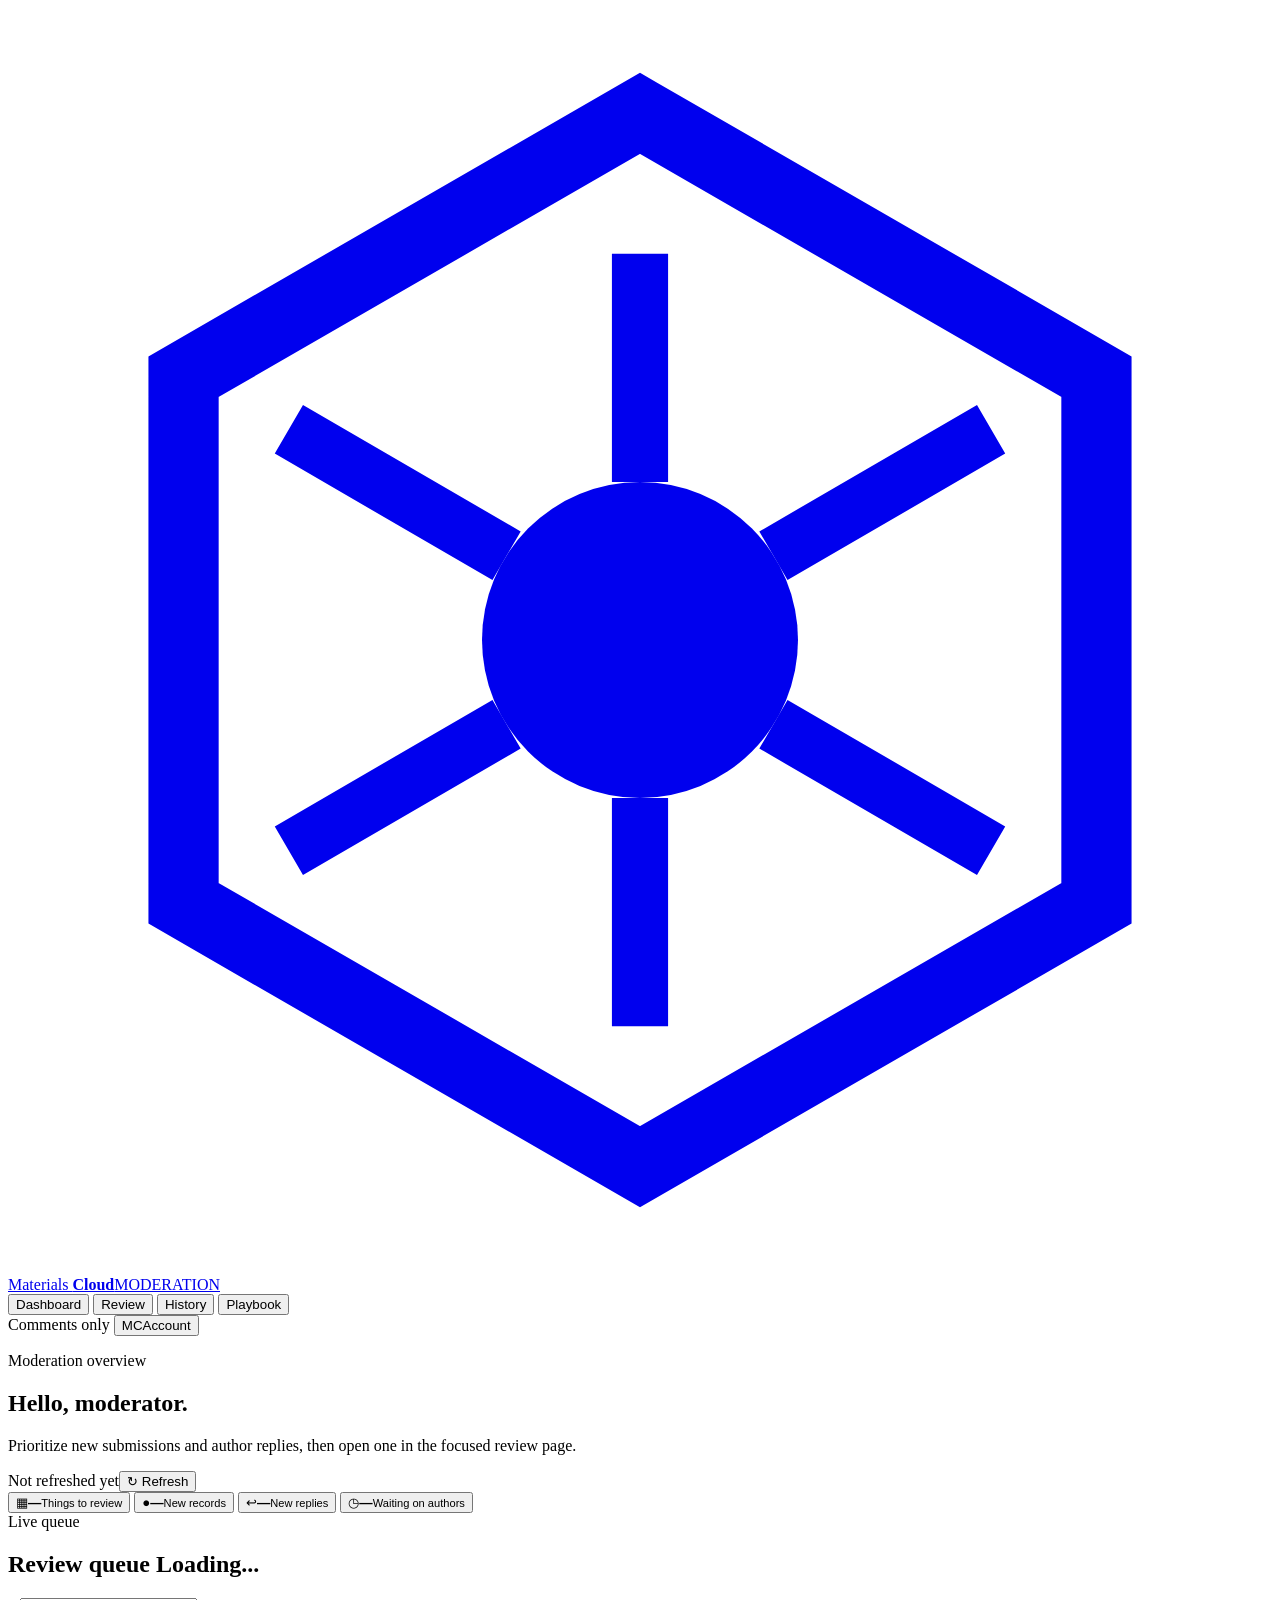
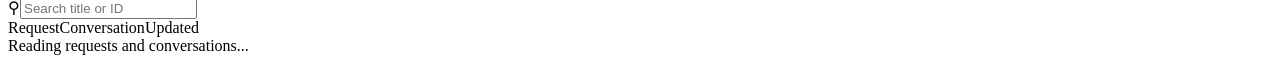
==== app/index.html @ d15f76fe "Materials MHA: moderation helper for the Materials Cloud Archive" ====
<!doctype html>
<html lang="en">
<head>
  <meta charset="utf-8">
  <meta name="viewport" content="width=device-width, initial-scale=1">
  <meta name="color-scheme" content="light">
  <title>Materials Cloud Moderation Desk</title>
  <link rel="icon" href="/favicon.svg" type="image/svg+xml">
  <link rel="stylesheet" href="/app.css">
  <script src="/app.js" defer></script>
</head>
<body>
  <header class="topbar">
    <a class="brand" href="/" aria-label="Materials Cloud moderation dashboard">
      <svg class="brand-mark" viewBox="0 0 36 36" aria-hidden="true"><path d="M18 3 31 10.5v15L18 33 5 25.5v-15Z" fill="none" stroke="currentColor" stroke-width="2"/><circle cx="18" cy="18" r="4.5" fill="currentColor"/><path d="m8 12 6.2 3.6M28 12l-6.2 3.6M18 7v6.5M8 24l6.2-3.6M28 24l-6.2-3.6M18 29v-6.5" stroke="currentColor" stroke-width="1.6"/></svg>
      <span>Materials <b>Cloud</b></span><span class="desk-label">MODERATION</span>
    </a>
    <nav class="primary-nav" aria-label="Workspace">
      <button class="nav-item active" data-view="dashboard" aria-current="page">Dashboard</button>
      <button class="nav-item" data-view="review">Review</button>
      <button class="nav-item" data-view="history">History</button>
      <button class="nav-item" data-view="playbook">Playbook</button>
    </nav>
    <div class="top-actions">
      <span class="safety-pill"><span class="status-dot"></span><span id="mode-label">Comments only</span></span>
      <button id="account-toggle" class="avatar-button" aria-label="Open workspace settings" title="Workspace settings" aria-expanded="false" aria-controls="account-panel"><span id="avatar">MC</span><span id="account-name">Account</span></button>
    </div>
  </header>

  <div id="mock-banner" class="mock-banner" hidden>LOCAL MOCK DATA &mdash; production is not being used.</div>
  <section id="account-panel" class="account-panel" hidden aria-label="Workspace settings">
    <div class="panel-heading"><div><span class="eyebrow">Archive access</span><h2 id="account-title">Moderator account</h2></div><button id="account-close" class="icon-button" aria-label="Close">&times;</button></div>
    <p>The ignored local token stays in server memory and is never returned to this page or sent to the AI reviewer.</p>
    <div class="security-note"><span aria-hidden="true">&#10003;</span><div><b>Comments-only production access</b><br><span>Record data is read-only. Reply sending needs a preview, typed request ID, explicit acknowledgment, and a fresh timeline check. Accept, decline, edit, and publish remain unavailable.</span></div></div>
    <form id="account-form"><label for="token">Replace token for this browser session</label><div class="token-row"><input id="token" type="password" autocomplete="off" spellcheck="false" placeholder="Paste a personal access token"><button id="save-token" type="submit">Use token</button></div></form>
    <section class="ai-settings" aria-labelledby="ai-settings-title">
      <div class="section-title"><div><span class="eyebrow">AI provider</span><h3 id="ai-settings-title">AI provider</h3></div><span id="ai-settings-badge" class="ai-action neutral">Not configured</span></div>
      <p>Paste an OpenRouter, DeepSeek, or OpenAI-compatible API key to enable the contextual scope and description checks. OpenRouter automatically uses a free model. The key stays only in server memory.</p>
      <form id="ai-settings-form">
        <div class="settings-grid">
          <label for="ai-provider-select">Provider<select id="ai-provider-select" autocomplete="off"><option value="openrouter">OpenRouter &mdash; free models</option><option value="deepseek">DeepSeek</option><option value="openai">OpenAI</option><option value="custom">Other OpenAI-compatible</option></select></label>
          <label for="ai-api-key">API key<input id="ai-api-key" type="password" autocomplete="off" spellcheck="false" placeholder="Paste your API key"></label>
          <label for="ai-model">Model<input id="ai-model" autocomplete="off" spellcheck="false" placeholder="Auto"></label>
          <label class="full-field" for="ai-endpoint" id="ai-endpoint-field" hidden>API base URL<input id="ai-endpoint" type="url" inputmode="url" autocomplete="off" spellcheck="false" placeholder="https://your-host/v1"></label>
        </div>
        <div class="settings-actions"><button id="save-ai-settings" type="submit">Save AI connection</button><button id="clear-ai-settings" class="text-button" type="button" hidden>Forget API settings</button></div>
        <p id="ai-settings-status" class="helper" role="status">Not configured.</p>
      </form>
    </section>
    <div class="account-footer"><span id="account-status" role="status">Checking access...</span><button id="disconnect" class="text-button" type="button" hidden>Forget session token</button></div>
  </section>

  <main>
    <div id="notice" class="notice" role="alert" hidden></div>

    <section id="dashboard-view" class="view">
      <div class="page-intro compact-intro">
        <div><p class="eyebrow">Moderation overview</p><h1>Hello, <span id="hello-name">moderator</span>.</h1><p>Prioritize new submissions and author replies, then open one in the focused review page.</p></div>
        <div class="intro-actions"><span id="refreshed-at">Not refreshed yet</span><button id="refresh" class="secondary-button"><span aria-hidden="true">&#8635;</span> Refresh</button></div>
      </div>
      <section class="stats-grid" aria-label="Queue summary">
        <button class="stat-card selected" data-filter="all"><span class="stat-icon blue">&#9638;</span><span><b id="stat-open">&mdash;</b><small>Things to review</small></span></button>
        <button class="stat-card" data-filter="new"><span class="stat-icon red">&#9679;</span><span><b id="stat-new">&mdash;</b><small>New records</small></span></button>
        <button class="stat-card" data-filter="replied"><span class="stat-icon green">&#8617;</span><span><b id="stat-replies">&mdash;</b><small>New replies</small></span></button>
        <button class="stat-card" data-filter="waiting"><span class="stat-icon amber">&#9719;</span><span><b id="stat-waiting">&mdash;</b><small>Waiting on authors</small></span></button>
      </section>
      <section class="queue-card" aria-label="Submission queue">
        <div class="queue-heading"><div><span class="eyebrow">Live queue</span><h2>Review queue <span id="queue-count">Loading...</span></h2></div><label class="search-box"><span aria-hidden="true">&#9906;</span><input id="queue-search" type="search" placeholder="Search title or ID" aria-label="Search queue"></label></div>
        <div class="queue-columns" aria-hidden="true"><span>Request</span><span>Conversation</span><span>Updated</span><span></span></div>
        <div id="queue-loading" class="queue-loading"><span class="spinner"></span>Reading requests and conversations...</div>
        <div id="queue-empty" class="queue-empty" hidden><b>No matching requests</b><span>Try another filter or refresh the queue.</span></div>
        <div id="queue-list" class="queue-list"></div>
      </section>
    </section>

    <section id="review-view" class="view" hidden>
      <div class="review-toolbar"><button id="back-dashboard" class="text-button">&larr; Dashboard</button><div><span class="eyebrow">Focused workspace</span><b id="review-toolbar-title">Submission review</b></div><span class="advisory-pill">AI suggests &middot; you decide</span></div>
      <article class="detail-panel" aria-live="polite">
        <div id="detail-empty" class="detail-empty"><div class="empty-illustration">&#10003;</div><h2>No submission selected</h2><p>Choose a record from the Dashboard queue or History to open its review workspace.</p><button id="empty-dashboard" class="secondary-button">Go to Dashboard</button></div>
        <div id="detail-loading" class="detail-empty" hidden><span class="spinner large"></span><h2>Opening submission</h2><p>Reading the latest draft metadata, files, and conversation...</p></div>
        <div id="detail" hidden>
          <header class="record-header">
            <div class="record-topline"><div class="badge-row"><span id="record-bucket" class="badge"></span><span id="record-status" class="badge neutral"></span><code id="record-id"></code></div><a id="archive-link" class="external-link" target="_blank" rel="noopener noreferrer">Open in Archive &nearr;</a></div>
            <h1 id="record-title"></h1><div id="record-authors" class="record-authors"></div>
            <div class="recommendation"><span id="recommendation-icon"></span><div><b id="recommendation-title"></b><p id="recommendation-copy"></p></div></div>
          </header>
          <div class="detail-tabs" role="tablist" aria-label="Submission details">
            <button role="tab" class="detail-tab active" data-detail-tab="review" aria-selected="true">Review <span id="finding-count" class="tab-count">0</span></button>
            <button role="tab" class="detail-tab" data-detail-tab="record" aria-selected="false">Record</button>
            <button role="tab" class="detail-tab" data-detail-tab="conversation" aria-selected="false">Conversation <span id="comment-count" class="tab-count">0</span></button>
            <button role="tab" class="detail-tab" data-detail-tab="reply" aria-selected="false">Reply</button>
          </div>

          <section id="review-tab" class="tab-panel">
            <div class="review-layout">
              <div class="review-main">
                <section id="ai-card" class="ai-card">
                  <div class="section-title"><div><span class="eyebrow">AI advisory</span><h2>Suggested final action</h2></div><span id="ai-action" class="ai-action neutral">Waiting</span></div>
                  <p class="ai-disclosure">Runs automatically for new records and author replies. It receives only title, description, keywords, references, funders, filenames, and rule findings &mdash; never your Archive token or the conversation. Provider: <b id="ai-provider">not configured</b>.</p>
                  <div id="ai-loading" class="ai-loading" hidden><span class="spinner"></span><span>Reviewing scope and description. This can take up to a minute...</span></div>
                  <div id="ai-error" class="ai-error" hidden><span id="ai-error-copy"></span><button id="retry-ai" class="text-button">Try AI review</button></div>
                  <div id="ai-result" hidden>
                    <div class="ai-grid"><div><span>Scope</span><b id="ai-scope"></b><p id="ai-scope-reason"></p></div><div><span>Description</span><b id="ai-description"></b><p id="ai-description-reason"></p></div></div>
                    <p id="ai-note" class="ai-note"></p>
                    <div id="ai-replies" class="ai-replies" hidden><div><b>Suggested canned lines</b><p>Review the wording before adding it to your editable draft.</p></div><div id="ai-reply-lines"></div><button id="add-ai-replies" class="secondary-button">Add to reply draft</button></div>
                  </div>
                </section>

                <section class="findings-card"><div class="section-title"><div><span class="eyebrow">Rule-based checks</span><h2>Review findings</h2></div><span id="verdict-badge" class="verdict-badge"></span></div><p class="helper">Verify every finding against the record. Automated checks do not decide scientific quality.</p><ul id="findings" class="findings"></ul><div id="manual-checks" class="manual-checks"></div></section>
              </div>
              <aside class="human-card"><span class="eyebrow">Your final checks</span><h2>Human review</h2><div id="human-checks"><label><input type="checkbox" name="scope">Computational scope and funding</label><label><input type="checkbox" name="description">Description explains work and data</label><label><input type="checkbox" name="files">README and file contents inspected</label><label><input type="checkbox" name="findings">Findings and exceptions resolved</label></div><p id="gate-note" class="helper">Complete all four checks before preparing approval.</p></aside>
            </div>
          </section>

          <section id="record-tab" class="tab-panel" hidden><div class="record-grid"><section><h2>Description</h2><p id="description" class="long-copy"></p><h2>Keywords</h2><div id="keywords" class="chips"></div><h2>References</h2><ul id="references" class="references"></ul><h2>Funding</h2><p id="funding"></p></section><section><div class="section-title"><h2>Files</h2><span id="file-summary" class="helper"></span></div><p class="helper">Metadata only. File contents are not downloaded.</p><div class="table-scroll"><table><thead><tr><th>File</th><th>Size</th></tr></thead><tbody id="files"></tbody></table></div></section></div></section>

          <section id="conversation-tab" class="tab-panel" hidden><div class="section-title"><div><span class="eyebrow">Request timeline</span><h2>Conversation</h2></div><a id="conversation-link" class="external-link" target="_blank" rel="noopener noreferrer">View full thread &nearr;</a></div><div id="conversation" class="conversation"></div></section>

          <section id="reply-tab" class="tab-panel" hidden>
            <div class="reply-heading"><div><span class="eyebrow">Francesca-calibrated structure</span><h2>Reply draft</h2><p class="helper">Edit freely. Sending always opens a production preview and requires the request ID.</p></div><span id="reply-state" class="not-sent">NOT SENT</span></div>
            <textarea id="reply" rows="14" maxlength="20000" spellcheck="true" aria-label="Reply draft"></textarea>
            <div class="reply-meta"><span id="reply-count">0 characters</span><span>Plain text is safely converted to Archive HTML.</span></div>
            <div class="reply-actions"><button id="copy-reply" class="secondary-button">Copy reply</button><span id="copy-status" role="status"></span><a id="reply-thread-link" class="text-button link-button" target="_blank" rel="noopener noreferrer">Open conversation &nearr;</a><button id="send-reply" disabled>Preview and send reply</button></div>
          </section>

          <footer class="decision-bar"><div><b id="decision-title">Review required</b><span id="decision-copy">AI and rules only suggest; you make the decision.</span></div><div><a id="edit-record" class="secondary-button button-link" target="_blank" rel="noopener noreferrer">Edit in Archive &nearr;</a><button id="prepare" disabled>Prepare approval</button></div></footer>
        </div>
      </article>
    </section>

    <section id="history-view" class="view" hidden><div class="page-intro"><div><p class="eyebrow">Decision archive</p><h1>Moderation history</h1><p>Use past outcomes as precedents. Records and decisions remain read-only here.</p></div></div><div class="history-card"><div class="history-toolbar"><div class="segmented"><button class="active" data-history-status="accepted">Accepted</button><button data-history-status="declined">Declined</button><button data-history-status="submitted">Open</button></div><span id="history-total"></span></div><div id="history-loading" class="queue-loading" hidden><span class="spinner"></span>Loading history...</div><div id="history-list" class="history-list"></div><div class="pagination"><button id="history-prev" class="secondary-button">&larr; Previous</button><span id="history-page">Page 1</span><button id="history-next" class="secondary-button">Next &rarr;</button></div></div></section>

    <section id="playbook-view" class="view" hidden><div class="page-intro"><div><p class="eyebrow">Living moderation guide</p><h1>Francesca's playbook</h1><p>Generalized from prior decisions and replies; private conversation text is not stored in the repository.</p></div></div><div class="playbook-grid"><section class="playbook-card source-card"><span class="eyebrow">Calibration</span><h2 id="playbook-source">Historical precedent</h2><div class="calibration-stats"><div><b id="sample-requests">&mdash;</b><span>requests sampled</span></div><div><b id="sample-comments">&mdash;</b><span>moderator replies</span></div><div><b id="sample-decisions">&mdash;</b><span>accepted decisions checked</span></div><div><b id="sample-date">&mdash;</b><span>last calibrated</span></div></div><p id="playbook-attribution" class="helper"></p><h3 class="calibration-heading">Corrections learned from accepted records</h3><ul id="schema-corrections" class="principles compact"></ul></section><section class="playbook-card"><span class="eyebrow">Reply principles</span><h2>How to communicate</h2><ol id="principles" class="principles"></ol></section><section class="playbook-card template-card"><span class="eyebrow">Default structure</span><h2>Change request template</h2><pre id="reply-template"></pre></section><section class="playbook-card guardrail-card"><span class="eyebrow">Guardrails</span><h2>What remains human</h2><ul><li>Scientific scope and ambiguous descriptions</li><li>File-content and copyright inspection</li><li>Funding exceptions and escalations</li><li>Every edit, decline, and publication decision</li><li>The final review and send of every reply</li></ul></section></div></section>
  </main>

  <dialog id="reply-dialog" aria-labelledby="reply-dialog-title">
    <button id="reply-dialog-close" class="dialog-close icon-button" aria-label="Close">&times;</button>
    <p class="eyebrow danger-text">External production action</p><h2 id="reply-dialog-title">Preview reply before sending</h2>
    <p>This will add a comment to the submitter's Archive conversation. It will not accept, decline, edit, or publish the record.</p>
    <p id="reply-preview-title" class="reply-preview-title"></p>
    <div class="target-line"><span>Target request</span><code id="reply-preview-target"></code></div>
    <pre id="reply-preview" class="reply-preview"></pre>
    <label for="reply-confirmation">Type the request ID exactly to confirm this target</label><input id="reply-confirmation" autocomplete="off" spellcheck="false">
    <label class="acknowledge"><input id="reply-ack" type="checkbox">I reviewed the complete message and understand it will be sent to the submitter.</label>
    <button id="reply-trigger" class="danger-button" disabled>Send reply now</button><p id="reply-send-status" role="status"></p>
  </dialog>

  <dialog id="handoff-dialog" aria-labelledby="handoff-title">
    <button id="handoff-close" class="dialog-close icon-button" aria-label="Close">&times;</button><p class="eyebrow">Final read-only checkpoint</p><h2 id="handoff-title">Prepare approval in the Archive</h2><p id="handoff-record-title"></p><p>The app will re-read the draft and verify that nothing changed. It will not publish the record.</p><label for="confirmation">Type this request ID to confirm the target</label><code id="confirmation-target"></code><input id="confirmation" autocomplete="off" spellcheck="false"><button id="trigger" disabled>Run final safety check</button><p id="handoff-status" role="status"></p><a id="final-link" class="button-link primary-link" target="_blank" rel="noopener noreferrer" hidden>Open Archive to approve &nearr;</a>
  </dialog>
</body>
</html>
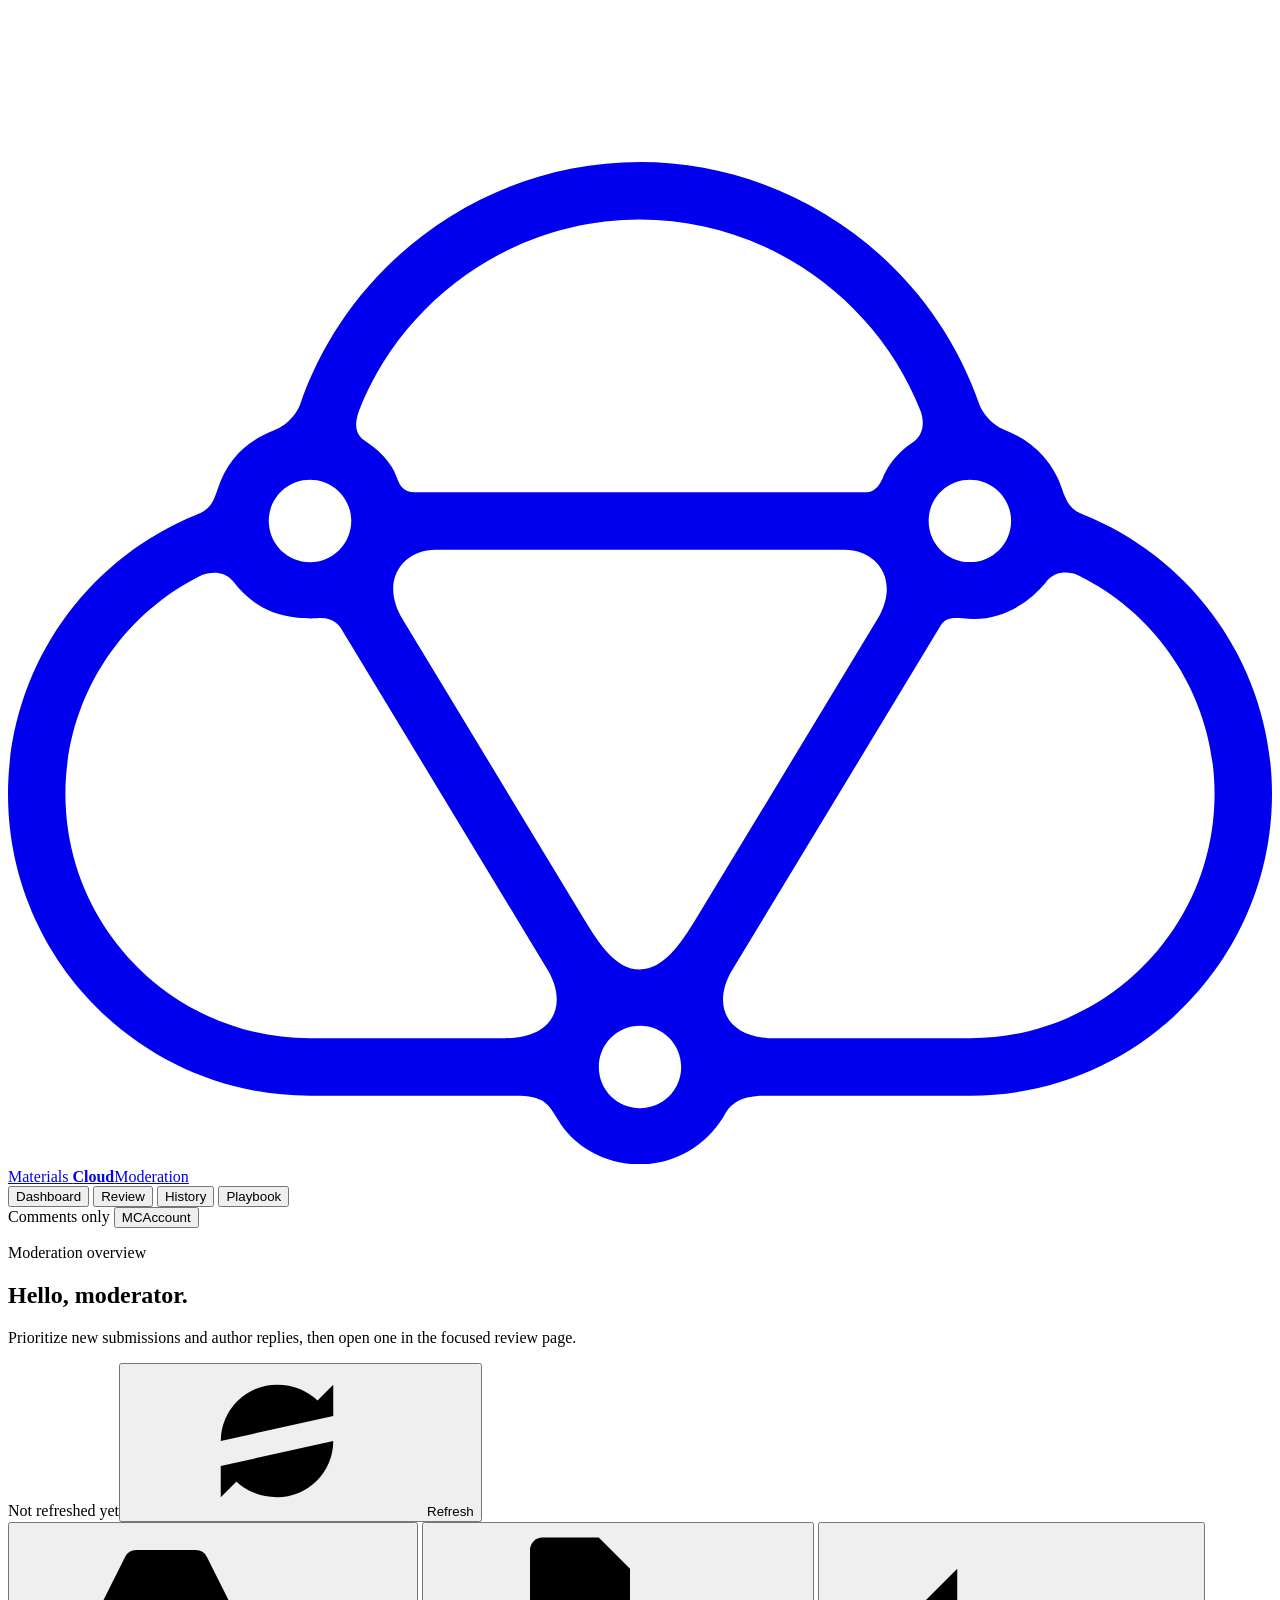
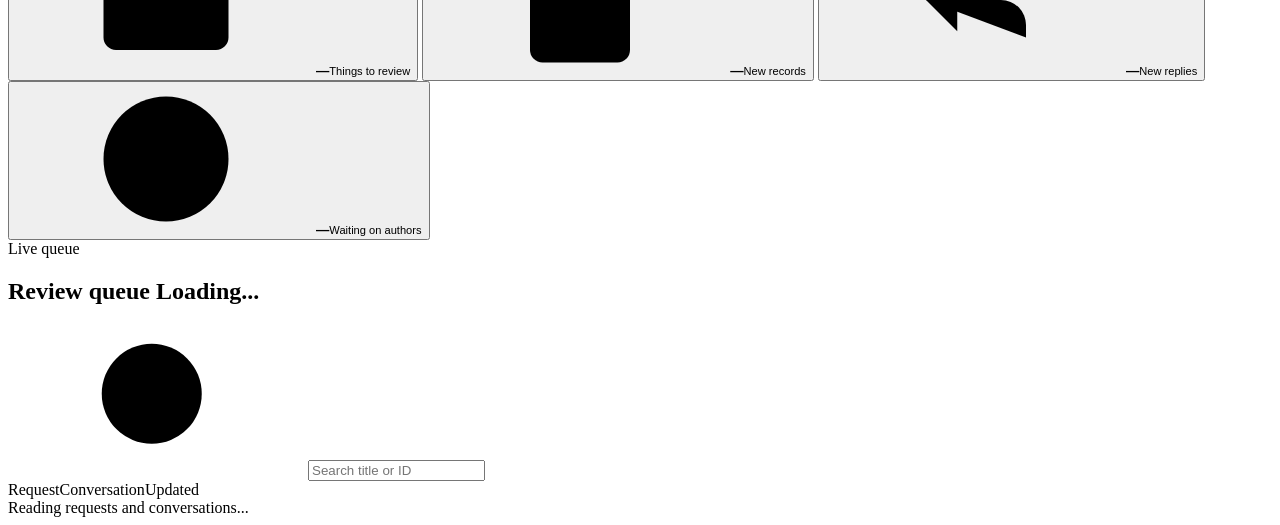
==== commit 0f11757e: "Give the AI review the request conversation with injection guards - Project the last messages with s" ====
--- a/app/index.html
+++ b/app/index.html
@@ -10,10 +10,30 @@
   <script src="/app.js" defer></script>
 </head>
 <body>
+  <svg hidden aria-hidden="true" xmlns="http://www.w3.org/2000/svg">
+    <!-- Icons from Lucide (ISC), stroked with currentColor. -->
+    <symbol id="i-inbox" viewBox="0 0 24 24"><path d="M22 12h-6l-2 3h-4l-2-3H2"/><path d="M5.45 5.11 2 12v6a2 2 0 0 0 2 2h16a2 2 0 0 0 2-2v-6l-3.45-6.89A2 2 0 0 0 16.76 4H7.24a2 2 0 0 0-1.79 1.11z"/></symbol>
+    <symbol id="i-file-plus" viewBox="0 0 24 24"><path d="M15 2H6a2 2 0 0 0-2 2v16a2 2 0 0 0 2 2h12a2 2 0 0 0 2-2V7z"/><path d="M14 2v4a2 2 0 0 0 2 2h4"/><path d="M9 15h6"/><path d="M12 18v-6"/></symbol>
+    <symbol id="i-reply" viewBox="0 0 24 24"><path d="m9 17-5-5 5-5"/><path d="M20 18v-2a4 4 0 0 0-4-4H4"/></symbol>
+    <symbol id="i-clock" viewBox="0 0 24 24"><circle cx="12" cy="12" r="10"/><path d="M12 6v6l4 2"/></symbol>
+    <symbol id="i-search" viewBox="0 0 24 24"><circle cx="11" cy="11" r="8"/><path d="m21 21-4.3-4.3"/></symbol>
+    <symbol id="i-refresh" viewBox="0 0 24 24"><path d="M3 12a9 9 0 0 1 9-9 9.75 9.75 0 0 1 6.74 2.74L21 8"/><path d="M21 3v5h-5"/><path d="M21 12a9 9 0 0 1-9 9 9.75 9.75 0 0 1-6.74-2.74L3 16"/><path d="M8 16H3v5"/></symbol>
+    <symbol id="i-check" viewBox="0 0 24 24"><path d="M20 6 9 17l-5-5"/></symbol>
+    <symbol id="i-x" viewBox="0 0 24 24"><path d="M18 6 6 18"/><path d="m6 6 12 12"/></symbol>
+    <symbol id="i-external" viewBox="0 0 24 24"><path d="M15 3h6v6"/><path d="M10 14 21 3"/><path d="M18 13v6a2 2 0 0 1-2 2H5a2 2 0 0 1-2-2V8a2 2 0 0 1 2-2h6"/></symbol>
+    <symbol id="i-arrow-left" viewBox="0 0 24 24"><path d="m12 19-7-7 7-7"/><path d="M19 12H5"/></symbol>
+    <symbol id="i-arrow-right" viewBox="0 0 24 24"><path d="M5 12h14"/><path d="m12 5 7 7-7 7"/></symbol>
+    <symbol id="i-chevron-right" viewBox="0 0 24 24"><path d="m9 18 6-6-6-6"/></symbol>
+    <symbol id="i-shield-check" viewBox="0 0 24 24"><path d="M20 13c0 5-3.5 7.5-7.66 8.95a1 1 0 0 1-.67-.01C7.5 20.5 4 18 4 13V6a1 1 0 0 1 1-1c2 0 4.5-1.2 6.24-2.72a1.17 1.17 0 0 1 1.52 0C14.51 3.81 17 5 19 5a1 1 0 0 1 1 1z"/><path d="m9 12 2 2 4-4"/></symbol>
+    <symbol id="i-alert-octagon" viewBox="0 0 24 24"><path d="M12 16h.01"/><path d="M12 8v4"/><path d="M15.312 2a2 2 0 0 1 1.414.586l4.688 4.688A2 2 0 0 1 22 8.688v6.624a2 2 0 0 1-.586 1.414l-4.688 4.688a2 2 0 0 1-1.414.586H8.688a2 2 0 0 1-1.414-.586l-4.688-4.688A2 2 0 0 1 2 15.312V8.688a2 2 0 0 1 .586-1.414l4.688-4.688A2 2 0 0 1 8.688 2z"/></symbol>
+    <symbol id="i-alert-circle" viewBox="0 0 24 24"><circle cx="12" cy="12" r="10"/><path d="M12 8v4"/><path d="M12 16h.01"/></symbol>
+    <symbol id="i-help-circle" viewBox="0 0 24 24"><circle cx="12" cy="12" r="10"/><path d="M9.09 9a3 3 0 0 1 5.83 1c0 2-3 3-3 3"/><path d="M12 17h.01"/></symbol>
+    <symbol id="i-check-circle" viewBox="0 0 24 24"><circle cx="12" cy="12" r="10"/><path d="m9 12 2 2 4-4"/></symbol>
+  </svg>
   <header class="topbar">
     <a class="brand" href="/" aria-label="Materials Cloud moderation dashboard">
-      <svg class="brand-mark" viewBox="0 0 36 36" aria-hidden="true"><path d="M18 3 31 10.5v15L18 33 5 25.5v-15Z" fill="none" stroke="currentColor" stroke-width="2"/><circle cx="18" cy="18" r="4.5" fill="currentColor"/><path d="m8 12 6.2 3.6M28 12l-6.2 3.6M18 7v6.5M8 24l6.2-3.6M28 24l-6.2-3.6M18 29v-6.5" stroke="currentColor" stroke-width="1.6"/></svg>
-      <span>Materials <b>Cloud</b></span><span class="desk-label">MODERATION</span>
+      <svg class="brand-mark" viewBox="0 0 116.6 92.472" aria-hidden="true"><path transform="translate(-152.338,-14.264)" fill="currentColor" d="m 241.114,95.092 h -18.64 c -3.88,-0.25 -5.084,-3.02 -3.496,-6.015 l 19.396,-32.048 c 0.37,-0.634 0.938,-0.796 2.026,-0.67 v -0.006 h 0.016 c 3.51,0.478 6.256,-1.585 7.65,-3.303 0.882,-1.23 2.34,-0.948 2.94,-0.698 7.612,3.713 12.634,11.483 12.634,20.213 0,12.42 -10.104,22.525 -22.526,22.525 M 215.848,84.014 c -1.432,2.37 -3.02,4.735 -5.234,4.735 -2.214,0 -3.756,-2.365 -5.188,-4.734 L 188.78,56.51 c -2.286,-3.77 0.13,-6.47 2.97,-6.47 h 37.78 c 2.808,0 5.194,2.637 3.042,6.345 z m -5.208,17.53 c -2.104,0 -3.802,-1.7 -3.802,-3.8 0,-2.1 1.698,-3.803 3.802,-3.803 2.098,0 3.797,1.703 3.797,3.803 0,2.1 -1.7,3.8 -3.797,3.8 M 198.197,95.092 H 180.16 c -12.422,0 -22.526,-10.104 -22.526,-22.525 0,-8.714 5.006,-16.475 12.6,-20.194 0.578,-0.245 1.963,-0.537 2.848,0.546 1.396,1.787 3.016,3.032 5.808,3.37 1.036,0.126 1.938,0.07 1.938,0.07 1.442,-0.168 2.036,0.623 2.276,1.008 l 18.766,31.007 c 2.26,3.39 0.988,6.718 -3.673,6.718 m -18,-51.52 c 2.1,0 3.803,1.703 3.803,3.8 0,2.1 -1.704,3.804 -3.803,3.804 -2.1,0 -3.803,-1.704 -3.803,-3.803 0,-2.1 1.704,-3.802 3.803,-3.802 m 4.51,-6.344 c 4.115,-10.46 14.375,-17.66 25.907,-17.66 11.53,0 21.79,7.2 25.906,17.66 0.71,2.057 -0.646,2.844 -0.646,2.844 -1.953,1.296 -2.598,2.78 -2.808,3.27 h -0.005 c -0.196,0.427 -0.555,1.397 -1.66,1.397 h -41.547 c -1.093,0 -1.38,-0.656 -1.656,-1.386 -0.08,-0.21 -0.54,-1.77 -2.875,-3.32 -0.598,-0.394 -1.23,-1.02 -0.614,-2.806 m 56.358,6.344 c 2.1,0 3.803,1.703 3.803,3.8 0,2.1 -1.704,3.804 -3.804,3.804 -2.098,0 -3.8,-1.704 -3.8,-3.803 0,-2.1 1.702,-3.802 3.8,-3.802 m 10.443,3.208 c -0.026,-0.01 -0.053,-0.027 -0.09,-0.04 -1.035,-0.377 -1.468,-1.18 -1.854,-2.34 -0.87,-2.604 -2.853,-4.5 -5.337,-5.432 -1.34,-0.537 -2.106,-1.808 -2.252,-2.256 l -0.005,0.005 c -4.508,-13.21 -17.113,-22.45 -31.358,-22.45 -14.244,0 -26.853,9.235 -31.36,22.453 v -0.005 c -0.155,0.464 -0.952,1.797 -2.368,2.303 -2.453,0.963 -4.267,2.526 -5.235,5.495 -0.374,1.15 -0.75,1.85 -1.838,2.25 -0.036,0.016 -0.068,0.026 -0.094,0.042 -10.396,4.198 -17.38,14.318 -17.38,25.766 0,15.344 12.48,27.828 27.823,27.828 h 18.928 c 2.734,0 3.093,0.73 4.01,2.27 1.464,2.46 4.375,4.07 7.516,4.07 3.416,0 6.395,-1.918 7.916,-4.735 0.51,-0.803 1.303,-1.604 3.604,-1.604 h 18.98 c 15.343,0 27.823,-12.483 27.823,-27.827 0,-11.47 -7.005,-21.604 -17.428,-25.787"/></svg>
+      <span>Materials <b>Cloud</b></span><span class="desk-label">Moderation</span>
     </a>
     <nav class="primary-nav" aria-label="Workspace">
       <button class="nav-item active" data-view="dashboard" aria-current="page">Dashboard</button>
@@ -29,9 +49,9 @@
 
   <div id="mock-banner" class="mock-banner" hidden>LOCAL MOCK DATA &mdash; production is not being used.</div>
   <section id="account-panel" class="account-panel" hidden aria-label="Workspace settings">
-    <div class="panel-heading"><div><span class="eyebrow">Archive access</span><h2 id="account-title">Moderator account</h2></div><button id="account-close" class="icon-button" aria-label="Close">&times;</button></div>
+    <div class="panel-heading"><div><span class="eyebrow">Archive access</span><h2 id="account-title">Moderator account</h2></div><button id="account-close" class="icon-button" aria-label="Close"><svg class="icon" aria-hidden="true"><use href="#i-x"/></svg></button></div>
     <p>The ignored local token stays in server memory and is never returned to this page or sent to the AI reviewer.</p>
-    <div class="security-note"><span aria-hidden="true">&#10003;</span><div><b>Comments-only production access</b><br><span>Record data is read-only. Reply sending needs a preview, typed request ID, explicit acknowledgment, and a fresh timeline check. Accept, decline, edit, and publish remain unavailable.</span></div></div>
+    <div class="security-note"><span aria-hidden="true"><svg class="icon" aria-hidden="true"><use href="#i-shield-check"/></svg></span><div><b>Comments-only production access</b><br><span>Record data is read-only. Reply sending needs a preview, typed request ID, explicit acknowledgment, and a fresh timeline check. Accept, decline, edit, and publish remain unavailable.</span></div></div>
     <form id="account-form"><label for="token">Replace token for this browser session</label><div class="token-row"><input id="token" type="password" autocomplete="off" spellcheck="false" placeholder="Paste a personal access token"><button id="save-token" type="submit">Use token</button></div></form>
     <section class="ai-settings" aria-labelledby="ai-settings-title">
       <div class="section-title"><div><span class="eyebrow">AI provider</span><h3 id="ai-settings-title">AI provider</h3></div><span id="ai-settings-badge" class="ai-action neutral">Not configured</span></div>
@@ -56,16 +76,16 @@
     <section id="dashboard-view" class="view">
       <div class="page-intro compact-intro">
         <div><p class="eyebrow">Moderation overview</p><h1>Hello, <span id="hello-name">moderator</span>.</h1><p>Prioritize new submissions and author replies, then open one in the focused review page.</p></div>
-        <div class="intro-actions"><span id="refreshed-at">Not refreshed yet</span><button id="refresh" class="secondary-button"><span aria-hidden="true">&#8635;</span> Refresh</button></div>
+        <div class="intro-actions"><span id="refreshed-at">Not refreshed yet</span><button id="refresh" class="secondary-button"><svg class="icon" aria-hidden="true"><use href="#i-refresh"/></svg>Refresh</button></div>
       </div>
       <section class="stats-grid" aria-label="Queue summary">
-        <button class="stat-card selected" data-filter="all"><span class="stat-icon blue">&#9638;</span><span><b id="stat-open">&mdash;</b><small>Things to review</small></span></button>
-        <button class="stat-card" data-filter="new"><span class="stat-icon red">&#9679;</span><span><b id="stat-new">&mdash;</b><small>New records</small></span></button>
-        <button class="stat-card" data-filter="replied"><span class="stat-icon green">&#8617;</span><span><b id="stat-replies">&mdash;</b><small>New replies</small></span></button>
-        <button class="stat-card" data-filter="waiting"><span class="stat-icon amber">&#9719;</span><span><b id="stat-waiting">&mdash;</b><small>Waiting on authors</small></span></button>
+        <button class="stat-card selected" data-filter="all"><span class="stat-icon blue"><svg class="icon" aria-hidden="true"><use href="#i-inbox"/></svg></span><span><b id="stat-open">&mdash;</b><small>Things to review</small></span></button>
+        <button class="stat-card" data-filter="new"><span class="stat-icon red"><svg class="icon" aria-hidden="true"><use href="#i-file-plus"/></svg></span><span><b id="stat-new">&mdash;</b><small>New records</small></span></button>
+        <button class="stat-card" data-filter="replied"><span class="stat-icon green"><svg class="icon" aria-hidden="true"><use href="#i-reply"/></svg></span><span><b id="stat-replies">&mdash;</b><small>New replies</small></span></button>
+        <button class="stat-card" data-filter="waiting"><span class="stat-icon amber"><svg class="icon" aria-hidden="true"><use href="#i-clock"/></svg></span><span><b id="stat-waiting">&mdash;</b><small>Waiting on authors</small></span></button>
       </section>
       <section class="queue-card" aria-label="Submission queue">
-        <div class="queue-heading"><div><span class="eyebrow">Live queue</span><h2>Review queue <span id="queue-count">Loading...</span></h2></div><label class="search-box"><span aria-hidden="true">&#9906;</span><input id="queue-search" type="search" placeholder="Search title or ID" aria-label="Search queue"></label></div>
+        <div class="queue-heading"><div><span class="eyebrow">Live queue</span><h2>Review queue <span id="queue-count">Loading...</span></h2></div><label class="search-box"><svg class="icon" aria-hidden="true"><use href="#i-search"/></svg><input id="queue-search" type="search" placeholder="Search title or ID" aria-label="Search queue"></label></div>
         <div class="queue-columns" aria-hidden="true"><span>Request</span><span>Conversation</span><span>Updated</span><span></span></div>
         <div id="queue-loading" class="queue-loading"><span class="spinner"></span>Reading requests and conversations...</div>
         <div id="queue-empty" class="queue-empty" hidden><b>No matching requests</b><span>Try another filter or refresh the queue.</span></div>
@@ -74,13 +94,13 @@
     </section>
 
     <section id="review-view" class="view" hidden>
-      <div class="review-toolbar"><button id="back-dashboard" class="text-button">&larr; Dashboard</button><div><span class="eyebrow">Focused workspace</span><b id="review-toolbar-title">Submission review</b></div><span class="advisory-pill">AI suggests &middot; you decide</span></div>
+      <div class="review-toolbar"><button id="back-dashboard" class="text-button"><svg class="icon" aria-hidden="true"><use href="#i-arrow-left"/></svg>Dashboard</button><div><span class="eyebrow">Focused workspace</span><b id="review-toolbar-title">Submission review</b></div><span class="advisory-pill">AI suggests &middot; you decide</span></div>
       <article class="detail-panel" aria-live="polite">
-        <div id="detail-empty" class="detail-empty"><div class="empty-illustration">&#10003;</div><h2>No submission selected</h2><p>Choose a record from the Dashboard queue or History to open its review workspace.</p><button id="empty-dashboard" class="secondary-button">Go to Dashboard</button></div>
+        <div id="detail-empty" class="detail-empty"><div class="empty-illustration"><svg class="icon" aria-hidden="true"><use href="#i-check-circle"/></svg></div><h2>No submission selected</h2><p>Choose a record from the Dashboard queue or History to open its review workspace.</p><button id="empty-dashboard" class="secondary-button">Go to Dashboard</button></div>
         <div id="detail-loading" class="detail-empty" hidden><span class="spinner large"></span><h2>Opening submission</h2><p>Reading the latest draft metadata, files, and conversation...</p></div>
         <div id="detail" hidden>
           <header class="record-header">
-            <div class="record-topline"><div class="badge-row"><span id="record-bucket" class="badge"></span><span id="record-status" class="badge neutral"></span><code id="record-id"></code></div><a id="archive-link" class="external-link" target="_blank" rel="noopener noreferrer">Open in Archive &nearr;</a></div>
+            <div class="record-topline"><div class="badge-row"><span id="record-bucket" class="badge"></span><span id="record-status" class="badge neutral"></span><code id="record-id"></code></div><a id="archive-link" class="external-link" target="_blank" rel="noopener noreferrer">Open in Archive<svg class="icon" aria-hidden="true"><use href="#i-external"/></svg></a></div>
             <h1 id="record-title"></h1><div id="record-authors" class="record-authors"></div>
             <div class="recommendation"><span id="recommendation-icon"></span><div><b id="recommendation-title"></b><p id="recommendation-copy"></p></div></div>
           </header>
@@ -96,11 +116,11 @@
               <div class="review-main">
                 <section id="ai-card" class="ai-card">
                   <div class="section-title"><div><span class="eyebrow">AI advisory</span><h2>Suggested final action</h2></div><span id="ai-action" class="ai-action neutral">Waiting</span></div>
-                  <p class="ai-disclosure">Runs automatically for new records and author replies. It receives only title, description, keywords, references, funders, filenames, and rule findings &mdash; never your Archive token or the conversation. Provider: <b id="ai-provider">not configured</b>.</p>
+                  <p class="ai-disclosure">Runs automatically for new records and author replies. It receives title, description, keywords, references, funders, filenames, the README text, the request conversation, and rule findings &mdash; never your Archive token or archive contents. Everything from the submitter is treated as untrusted; the AI can only pick canned wording. Provider: <b id="ai-provider">not configured</b>.</p>
                   <div id="ai-loading" class="ai-loading" hidden><span class="spinner"></span><span>Reviewing scope and description. This can take up to a minute...</span></div>
                   <div id="ai-error" class="ai-error" hidden><span id="ai-error-copy"></span><button id="retry-ai" class="text-button">Try AI review</button></div>
                   <div id="ai-result" hidden>
-                    <div class="ai-grid"><div><span>Scope</span><b id="ai-scope"></b><p id="ai-scope-reason"></p></div><div><span>Description</span><b id="ai-description"></b><p id="ai-description-reason"></p></div></div>
+                    <div class="ai-grid"><div><span>Scope</span><b id="ai-scope"></b><p id="ai-scope-reason"></p></div><div><span>Description</span><b id="ai-description"></b><p id="ai-description-reason"></p></div><div><span>README</span><b id="ai-readme"></b><p id="ai-readme-reason"></p></div></div>
                     <p id="ai-note" class="ai-note"></p>
                     <div id="ai-replies" class="ai-replies" hidden><div><b>Suggested canned lines</b><p>Review the wording before adding it to your editable draft.</p></div><div id="ai-reply-lines"></div><button id="add-ai-replies" class="secondary-button">Add to reply draft</button></div>
                   </div>
@@ -108,33 +128,33 @@
 
                 <section class="findings-card"><div class="section-title"><div><span class="eyebrow">Rule-based checks</span><h2>Review findings</h2></div><span id="verdict-badge" class="verdict-badge"></span></div><p class="helper">Verify every finding against the record. Automated checks do not decide scientific quality.</p><ul id="findings" class="findings"></ul><div id="manual-checks" class="manual-checks"></div></section>
               </div>
-              <aside class="human-card"><span class="eyebrow">Your final checks</span><h2>Human review</h2><div id="human-checks"><label><input type="checkbox" name="scope">Computational scope and funding</label><label><input type="checkbox" name="description">Description explains work and data</label><label><input type="checkbox" name="files">README and file contents inspected</label><label><input type="checkbox" name="findings">Findings and exceptions resolved</label></div><p id="gate-note" class="helper">Complete all four checks before preparing approval.</p></aside>
+              <aside class="human-card"><span class="eyebrow">Final checks</span><h2>AI-ticked review</h2><div id="human-checks"><label><input type="checkbox" name="scope"><span>Computational scope and funding</span></label><label><input type="checkbox" name="description"><span>Description explains work and data</span></label><label><input type="checkbox" name="files"><span>README describes the deposited files</span></label><label><input type="checkbox" name="findings"><span>Findings and exceptions resolved</span></label></div><p id="gate-note" class="helper">The AI review ticks these checks; untick any you disagree with.</p></aside>
             </div>
           </section>
 
           <section id="record-tab" class="tab-panel" hidden><div class="record-grid"><section><h2>Description</h2><p id="description" class="long-copy"></p><h2>Keywords</h2><div id="keywords" class="chips"></div><h2>References</h2><ul id="references" class="references"></ul><h2>Funding</h2><p id="funding"></p></section><section><div class="section-title"><h2>Files</h2><span id="file-summary" class="helper"></span></div><p class="helper">Metadata only. File contents are not downloaded.</p><div class="table-scroll"><table><thead><tr><th>File</th><th>Size</th></tr></thead><tbody id="files"></tbody></table></div></section></div></section>
 
-          <section id="conversation-tab" class="tab-panel" hidden><div class="section-title"><div><span class="eyebrow">Request timeline</span><h2>Conversation</h2></div><a id="conversation-link" class="external-link" target="_blank" rel="noopener noreferrer">View full thread &nearr;</a></div><div id="conversation" class="conversation"></div></section>
+          <section id="conversation-tab" class="tab-panel" hidden><div class="section-title"><div><span class="eyebrow">Request timeline</span><h2>Conversation</h2></div><a id="conversation-link" class="external-link" target="_blank" rel="noopener noreferrer">View full thread<svg class="icon" aria-hidden="true"><use href="#i-external"/></svg></a></div><div id="conversation" class="conversation"></div></section>
 
           <section id="reply-tab" class="tab-panel" hidden>
             <div class="reply-heading"><div><span class="eyebrow">Francesca-calibrated structure</span><h2>Reply draft</h2><p class="helper">Edit freely. Sending always opens a production preview and requires the request ID.</p></div><span id="reply-state" class="not-sent">NOT SENT</span></div>
             <textarea id="reply" rows="14" maxlength="20000" spellcheck="true" aria-label="Reply draft"></textarea>
             <div class="reply-meta"><span id="reply-count">0 characters</span><span>Plain text is safely converted to Archive HTML.</span></div>
-            <div class="reply-actions"><button id="copy-reply" class="secondary-button">Copy reply</button><span id="copy-status" role="status"></span><a id="reply-thread-link" class="text-button link-button" target="_blank" rel="noopener noreferrer">Open conversation &nearr;</a><button id="send-reply" disabled>Preview and send reply</button></div>
+            <div class="reply-actions"><button id="copy-reply" class="secondary-button">Copy reply</button><span id="copy-status" role="status"></span><a id="reply-thread-link" class="text-button link-button" target="_blank" rel="noopener noreferrer">Open conversation<svg class="icon" aria-hidden="true"><use href="#i-external"/></svg></a><button id="send-reply" disabled>Preview and send reply</button></div>
           </section>
 
-          <footer class="decision-bar"><div><b id="decision-title">Review required</b><span id="decision-copy">AI and rules only suggest; you make the decision.</span></div><div><a id="edit-record" class="secondary-button button-link" target="_blank" rel="noopener noreferrer">Edit in Archive &nearr;</a><button id="prepare" disabled>Prepare approval</button></div></footer>
+          <footer class="decision-bar"><div><b id="decision-title">Review required</b><span id="decision-copy">AI and rules only suggest; you make the decision.</span></div><div><a id="edit-record" class="secondary-button button-link" target="_blank" rel="noopener noreferrer"><span>Edit in Archive</span><svg class="icon" aria-hidden="true"><use href="#i-external"/></svg></a><button id="prepare" disabled>Prepare approval</button></div></footer>
         </div>
       </article>
     </section>
 
-    <section id="history-view" class="view" hidden><div class="page-intro"><div><p class="eyebrow">Decision archive</p><h1>Moderation history</h1><p>Use past outcomes as precedents. Records and decisions remain read-only here.</p></div></div><div class="history-card"><div class="history-toolbar"><div class="segmented"><button class="active" data-history-status="accepted">Accepted</button><button data-history-status="declined">Declined</button><button data-history-status="submitted">Open</button></div><span id="history-total"></span></div><div id="history-loading" class="queue-loading" hidden><span class="spinner"></span>Loading history...</div><div id="history-list" class="history-list"></div><div class="pagination"><button id="history-prev" class="secondary-button">&larr; Previous</button><span id="history-page">Page 1</span><button id="history-next" class="secondary-button">Next &rarr;</button></div></div></section>
+    <section id="history-view" class="view" hidden><div class="page-intro"><div><p class="eyebrow">Decision archive</p><h1>Moderation history</h1><p>Use past outcomes as precedents. Records and decisions remain read-only here.</p></div></div><div class="history-card"><div class="history-toolbar"><div class="segmented"><button class="active" data-history-status="accepted">Accepted</button><button data-history-status="declined">Declined</button><button data-history-status="submitted">Open</button></div><span id="history-total"></span></div><div id="history-loading" class="queue-loading" hidden><span class="spinner"></span>Loading history...</div><div id="history-list" class="history-list"></div><div class="pagination"><button id="history-prev" class="secondary-button"><svg class="icon" aria-hidden="true"><use href="#i-arrow-left"/></svg>Previous</button><span id="history-page">Page 1</span><button id="history-next" class="secondary-button">Next<svg class="icon" aria-hidden="true"><use href="#i-arrow-right"/></svg></button></div></div></section>
 
     <section id="playbook-view" class="view" hidden><div class="page-intro"><div><p class="eyebrow">Living moderation guide</p><h1>Francesca's playbook</h1><p>Generalized from prior decisions and replies; private conversation text is not stored in the repository.</p></div></div><div class="playbook-grid"><section class="playbook-card source-card"><span class="eyebrow">Calibration</span><h2 id="playbook-source">Historical precedent</h2><div class="calibration-stats"><div><b id="sample-requests">&mdash;</b><span>requests sampled</span></div><div><b id="sample-comments">&mdash;</b><span>moderator replies</span></div><div><b id="sample-decisions">&mdash;</b><span>accepted decisions checked</span></div><div><b id="sample-date">&mdash;</b><span>last calibrated</span></div></div><p id="playbook-attribution" class="helper"></p><h3 class="calibration-heading">Corrections learned from accepted records</h3><ul id="schema-corrections" class="principles compact"></ul></section><section class="playbook-card"><span class="eyebrow">Reply principles</span><h2>How to communicate</h2><ol id="principles" class="principles"></ol></section><section class="playbook-card template-card"><span class="eyebrow">Default structure</span><h2>Change request template</h2><pre id="reply-template"></pre></section><section class="playbook-card guardrail-card"><span class="eyebrow">Guardrails</span><h2>What remains human</h2><ul><li>Scientific scope and ambiguous descriptions</li><li>File-content and copyright inspection</li><li>Funding exceptions and escalations</li><li>Every edit, decline, and publication decision</li><li>The final review and send of every reply</li></ul></section></div></section>
   </main>
 
   <dialog id="reply-dialog" aria-labelledby="reply-dialog-title">
-    <button id="reply-dialog-close" class="dialog-close icon-button" aria-label="Close">&times;</button>
+    <button id="reply-dialog-close" class="dialog-close icon-button" aria-label="Close"><svg class="icon" aria-hidden="true"><use href="#i-x"/></svg></button>
     <p class="eyebrow danger-text">External production action</p><h2 id="reply-dialog-title">Preview reply before sending</h2>
     <p>This will add a comment to the submitter's Archive conversation. It will not accept, decline, edit, or publish the record.</p>
     <p id="reply-preview-title" class="reply-preview-title"></p>
@@ -146,7 +166,7 @@
   </dialog>
 
   <dialog id="handoff-dialog" aria-labelledby="handoff-title">
-    <button id="handoff-close" class="dialog-close icon-button" aria-label="Close">&times;</button><p class="eyebrow">Final read-only checkpoint</p><h2 id="handoff-title">Prepare approval in the Archive</h2><p id="handoff-record-title"></p><p>The app will re-read the draft and verify that nothing changed. It will not publish the record.</p><label for="confirmation">Type this request ID to confirm the target</label><code id="confirmation-target"></code><input id="confirmation" autocomplete="off" spellcheck="false"><button id="trigger" disabled>Run final safety check</button><p id="handoff-status" role="status"></p><a id="final-link" class="button-link primary-link" target="_blank" rel="noopener noreferrer" hidden>Open Archive to approve &nearr;</a>
+    <button id="handoff-close" class="dialog-close icon-button" aria-label="Close"><svg class="icon" aria-hidden="true"><use href="#i-x"/></svg></button><p class="eyebrow">Final read-only checkpoint</p><h2 id="handoff-title">Prepare approval in the Archive</h2><p id="handoff-record-title"></p><p>The app will re-read the draft and verify that nothing changed. It will not publish the record.</p><label for="confirmation">Type this request ID to confirm the target</label><code id="confirmation-target"></code><input id="confirmation" autocomplete="off" spellcheck="false"><button id="trigger" disabled>Run final safety check</button><p id="handoff-status" role="status"></p><a id="final-link" class="button-link primary-link" target="_blank" rel="noopener noreferrer" hidden>Open Archive to approve<svg class="icon" aria-hidden="true"><use href="#i-external"/></svg></a>
   </dialog>
 </body>
 </html>
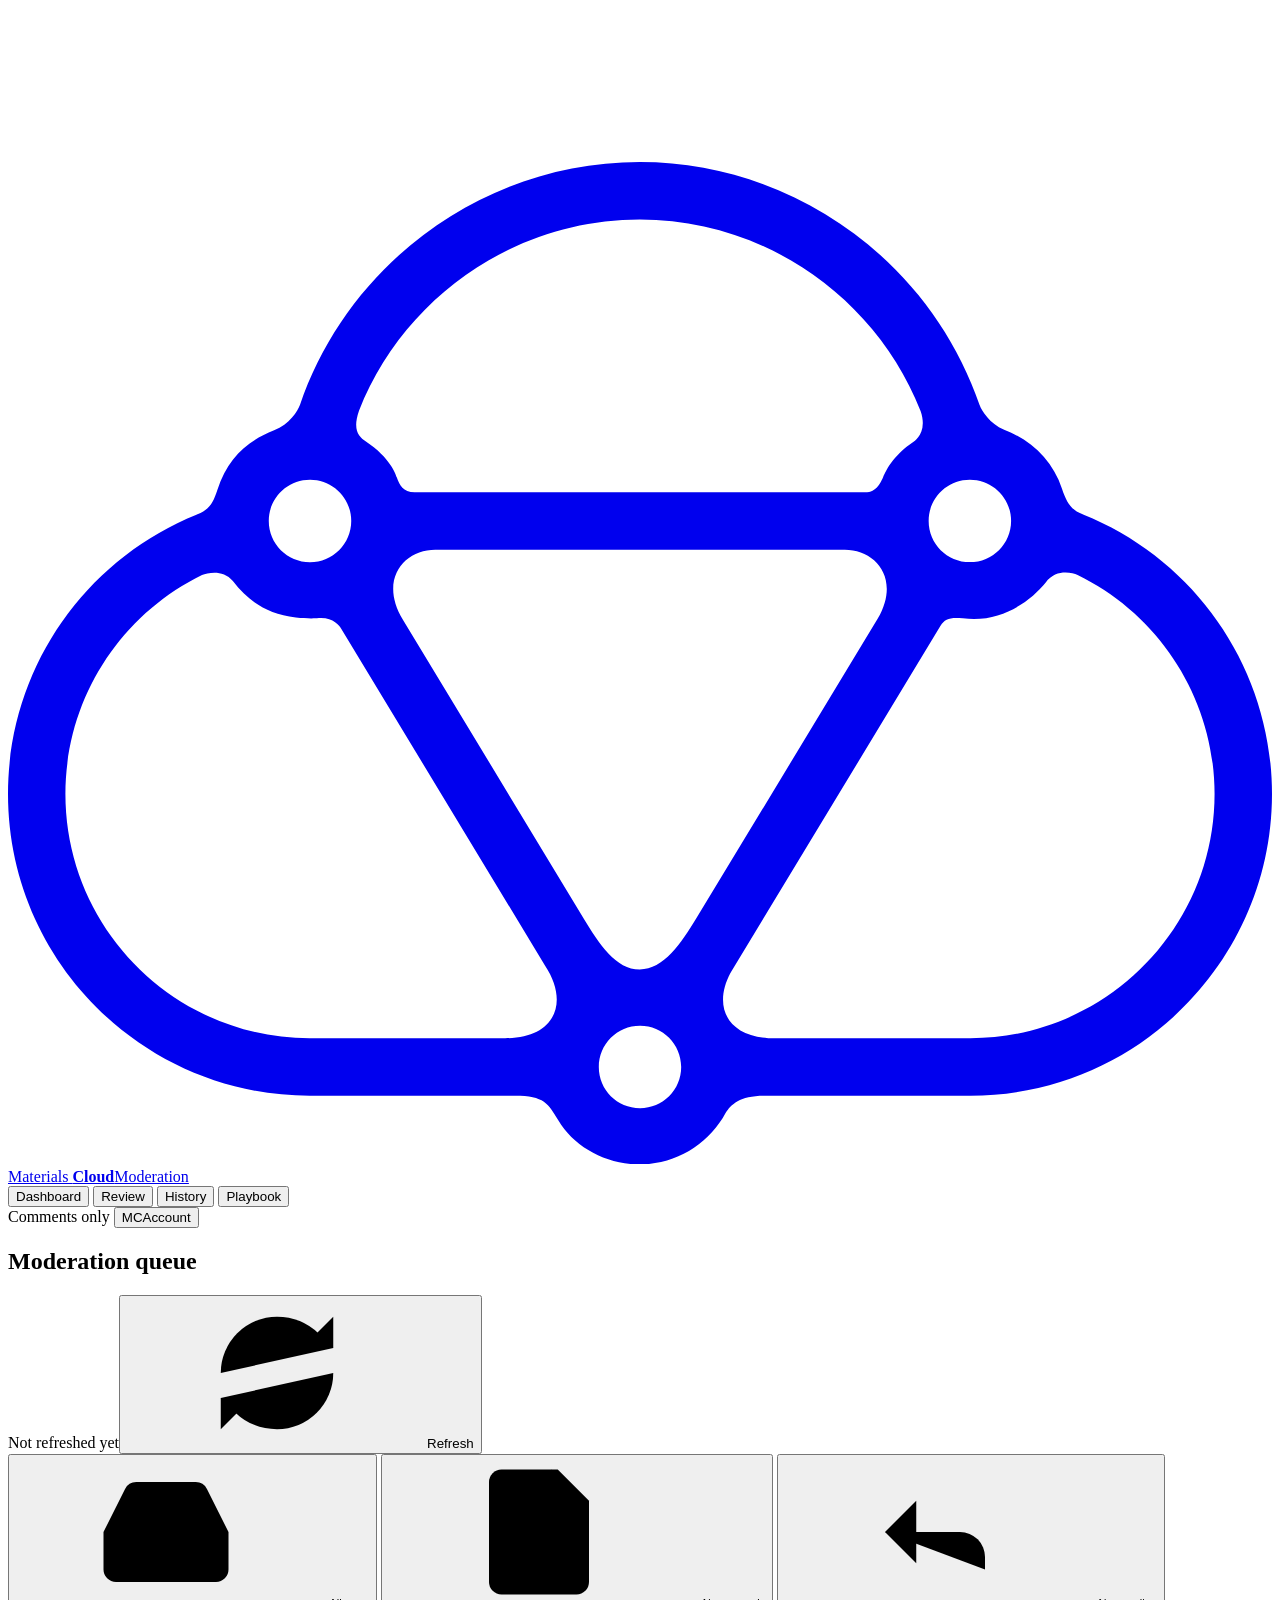
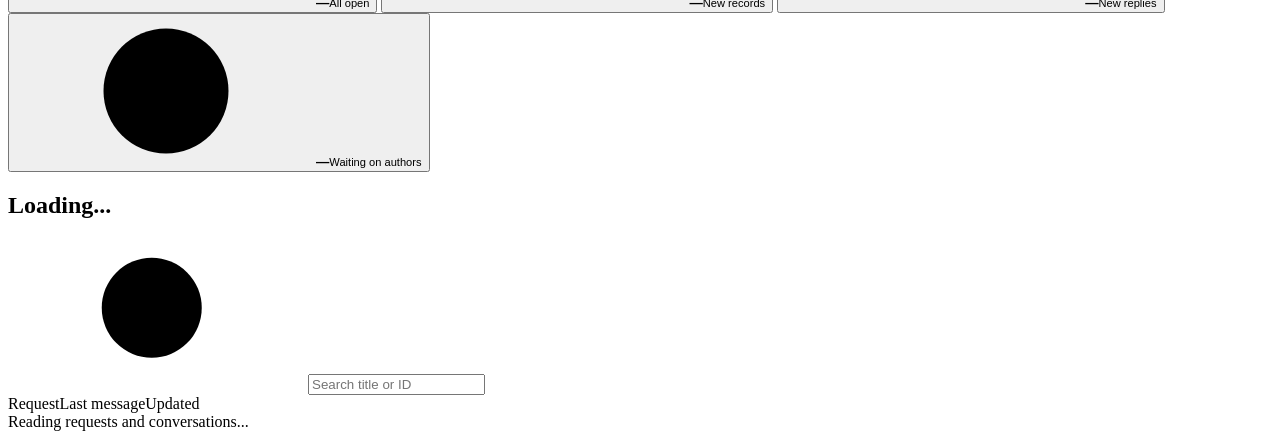
==== commit 98b81737: "Tighten the dashboard and review layout - One-line queue rows with the last speaker and message, sma" ====
--- a/app/index.html
+++ b/app/index.html
@@ -47,7 +47,6 @@
     </div>
   </header>
 
-  <div id="mock-banner" class="mock-banner" hidden>LOCAL MOCK DATA &mdash; production is not being used.</div>
   <section id="account-panel" class="account-panel" hidden aria-label="Workspace settings">
     <div class="panel-heading"><div><span class="eyebrow">Archive access</span><h2 id="account-title">Moderator account</h2></div><button id="account-close" class="icon-button" aria-label="Close"><svg class="icon" aria-hidden="true"><use href="#i-x"/></svg></button></div>
     <p>The ignored local token stays in server memory and is never returned to this page or sent to the AI reviewer.</p>
@@ -75,18 +74,18 @@
 
     <section id="dashboard-view" class="view">
       <div class="page-intro compact-intro">
-        <div><p class="eyebrow">Moderation overview</p><h1>Hello, <span id="hello-name">moderator</span>.</h1><p>Prioritize new submissions and author replies, then open one in the focused review page.</p></div>
+        <h1>Moderation queue</h1>
         <div class="intro-actions"><span id="refreshed-at">Not refreshed yet</span><button id="refresh" class="secondary-button"><svg class="icon" aria-hidden="true"><use href="#i-refresh"/></svg>Refresh</button></div>
       </div>
       <section class="stats-grid" aria-label="Queue summary">
-        <button class="stat-card selected" data-filter="all"><span class="stat-icon blue"><svg class="icon" aria-hidden="true"><use href="#i-inbox"/></svg></span><span><b id="stat-open">&mdash;</b><small>Things to review</small></span></button>
+        <button class="stat-card selected" data-filter="all"><span class="stat-icon blue"><svg class="icon" aria-hidden="true"><use href="#i-inbox"/></svg></span><span><b id="stat-open">&mdash;</b><small>All open</small></span></button>
         <button class="stat-card" data-filter="new"><span class="stat-icon red"><svg class="icon" aria-hidden="true"><use href="#i-file-plus"/></svg></span><span><b id="stat-new">&mdash;</b><small>New records</small></span></button>
         <button class="stat-card" data-filter="replied"><span class="stat-icon green"><svg class="icon" aria-hidden="true"><use href="#i-reply"/></svg></span><span><b id="stat-replies">&mdash;</b><small>New replies</small></span></button>
         <button class="stat-card" data-filter="waiting"><span class="stat-icon amber"><svg class="icon" aria-hidden="true"><use href="#i-clock"/></svg></span><span><b id="stat-waiting">&mdash;</b><small>Waiting on authors</small></span></button>
       </section>
       <section class="queue-card" aria-label="Submission queue">
-        <div class="queue-heading"><div><span class="eyebrow">Live queue</span><h2>Review queue <span id="queue-count">Loading...</span></h2></div><label class="search-box"><svg class="icon" aria-hidden="true"><use href="#i-search"/></svg><input id="queue-search" type="search" placeholder="Search title or ID" aria-label="Search queue"></label></div>
-        <div class="queue-columns" aria-hidden="true"><span>Request</span><span>Conversation</span><span>Updated</span><span></span></div>
+        <div class="queue-heading"><div><h2><span id="queue-count">Loading...</span></h2></div><label class="search-box"><svg class="icon" aria-hidden="true"><use href="#i-search"/></svg><input id="queue-search" type="search" placeholder="Search title or ID" aria-label="Search queue"></label></div>
+        <div class="queue-columns" aria-hidden="true"><span>Request</span><span>Last message</span><span>Updated</span><span></span></div>
         <div id="queue-loading" class="queue-loading"><span class="spinner"></span>Reading requests and conversations...</div>
         <div id="queue-empty" class="queue-empty" hidden><b>No matching requests</b><span>Try another filter or refresh the queue.</span></div>
         <div id="queue-list" class="queue-list"></div>
@@ -94,7 +93,7 @@
     </section>
 
     <section id="review-view" class="view" hidden>
-      <div class="review-toolbar"><button id="back-dashboard" class="text-button"><svg class="icon" aria-hidden="true"><use href="#i-arrow-left"/></svg>Dashboard</button><div><span class="eyebrow">Focused workspace</span><b id="review-toolbar-title">Submission review</b></div><span class="advisory-pill">AI suggests &middot; you decide</span></div>
+      <div class="review-toolbar"><button id="back-dashboard" class="text-button"><svg class="icon" aria-hidden="true"><use href="#i-arrow-left"/></svg>Dashboard</button><div></div><span class="advisory-pill">AI suggests &middot; you decide</span></div>
       <article class="detail-panel" aria-live="polite">
         <div id="detail-empty" class="detail-empty"><div class="empty-illustration"><svg class="icon" aria-hidden="true"><use href="#i-check-circle"/></svg></div><h2>No submission selected</h2><p>Choose a record from the Dashboard queue or History to open its review workspace.</p><button id="empty-dashboard" class="secondary-button">Go to Dashboard</button></div>
         <div id="detail-loading" class="detail-empty" hidden><span class="spinner large"></span><h2>Opening submission</h2><p>Reading the latest draft metadata, files, and conversation...</p></div>
@@ -114,19 +113,19 @@
           <section id="review-tab" class="tab-panel">
             <div class="review-layout">
               <div class="review-main">
+                <section class="findings-card"><div class="section-title"><div><span class="eyebrow">Rule-based checks</span><h2>Review findings</h2></div><span id="verdict-badge" class="verdict-badge"></span></div><ul id="findings" class="findings"></ul><div id="manual-checks" class="manual-checks"></div></section>
                 <section id="ai-card" class="ai-card">
                   <div class="section-title"><div><span class="eyebrow">AI advisory</span><h2>Suggested final action</h2></div><span id="ai-action" class="ai-action neutral">Waiting</span></div>
-                  <p class="ai-disclosure">Runs automatically for new records and author replies. It receives title, description, keywords, references, funders, filenames, the README text, the request conversation, and rule findings &mdash; never your Archive token or archive contents. Everything from the submitter is treated as untrusted; the AI can only pick canned wording. Provider: <b id="ai-provider">not configured</b>.</p>
+                  <p class="ai-disclosure" title="Runs automatically for new records and author replies. It receives title, description, keywords, references, funders, filenames, the README text, the request conversation, and rule findings, never your Archive token or archive contents. Everything from the submitter is treated as untrusted; the AI can only pick canned wording.">Provider: <b id="ai-provider">not configured</b> &middot; advisory only, picks canned wording</p>
                   <div id="ai-loading" class="ai-loading" hidden><span class="spinner"></span><span>Reviewing scope and description. This can take up to a minute...</span></div>
                   <div id="ai-error" class="ai-error" hidden><span id="ai-error-copy"></span><button id="retry-ai" class="text-button">Try AI review</button></div>
                   <div id="ai-result" hidden>
                     <div class="ai-grid"><div><span>Scope</span><b id="ai-scope"></b><p id="ai-scope-reason"></p></div><div><span>Description</span><b id="ai-description"></b><p id="ai-description-reason"></p></div><div><span>README</span><b id="ai-readme"></b><p id="ai-readme-reason"></p></div></div>
                     <p id="ai-note" class="ai-note"></p>
-                    <div id="ai-replies" class="ai-replies" hidden><div><b>Suggested canned lines</b><p>Review the wording before adding it to your editable draft.</p></div><div id="ai-reply-lines"></div><button id="add-ai-replies" class="secondary-button">Add to reply draft</button></div>
+                    <div id="ai-replies" class="ai-replies" hidden><div><b>Suggested canned lines</b></div><div id="ai-reply-lines"></div><button id="add-ai-replies" class="secondary-button">Add to reply draft</button></div>
                   </div>
                 </section>
 
-                <section class="findings-card"><div class="section-title"><div><span class="eyebrow">Rule-based checks</span><h2>Review findings</h2></div><span id="verdict-badge" class="verdict-badge"></span></div><p class="helper">Verify every finding against the record. Automated checks do not decide scientific quality.</p><ul id="findings" class="findings"></ul><div id="manual-checks" class="manual-checks"></div></section>
               </div>
               <aside class="human-card"><span class="eyebrow">Final checks</span><h2>AI-ticked review</h2><div id="human-checks"><label><input type="checkbox" name="scope"><span>Computational scope and funding</span></label><label><input type="checkbox" name="description"><span>Description explains work and data</span></label><label><input type="checkbox" name="files"><span>README describes the deposited files</span></label><label><input type="checkbox" name="findings"><span>Findings and exceptions resolved</span></label></div><p id="gate-note" class="helper">The AI review ticks these checks; untick any you disagree with.</p></aside>
             </div>
@@ -148,7 +147,7 @@
       </article>
     </section>
 
-    <section id="history-view" class="view" hidden><div class="page-intro"><div><p class="eyebrow">Decision archive</p><h1>Moderation history</h1><p>Use past outcomes as precedents. Records and decisions remain read-only here.</p></div></div><div class="history-card"><div class="history-toolbar"><div class="segmented"><button class="active" data-history-status="accepted">Accepted</button><button data-history-status="declined">Declined</button><button data-history-status="submitted">Open</button></div><span id="history-total"></span></div><div id="history-loading" class="queue-loading" hidden><span class="spinner"></span>Loading history...</div><div id="history-list" class="history-list"></div><div class="pagination"><button id="history-prev" class="secondary-button"><svg class="icon" aria-hidden="true"><use href="#i-arrow-left"/></svg>Previous</button><span id="history-page">Page 1</span><button id="history-next" class="secondary-button">Next<svg class="icon" aria-hidden="true"><use href="#i-arrow-right"/></svg></button></div></div></section>
+    <section id="history-view" class="view" hidden><div class="page-intro compact-intro"><h1>Moderation history</h1></div><div class="history-card"><div class="history-toolbar"><div class="segmented"><button class="active" data-history-status="accepted">Accepted</button><button data-history-status="declined">Declined</button><button data-history-status="submitted">Open</button></div><span id="history-total"></span></div><div id="history-loading" class="queue-loading" hidden><span class="spinner"></span>Loading history...</div><div id="history-list" class="history-list"></div><div class="pagination"><button id="history-prev" class="secondary-button"><svg class="icon" aria-hidden="true"><use href="#i-arrow-left"/></svg>Previous</button><span id="history-page">Page 1</span><button id="history-next" class="secondary-button">Next<svg class="icon" aria-hidden="true"><use href="#i-arrow-right"/></svg></button></div></div></section>
 
     <section id="playbook-view" class="view" hidden><div class="page-intro"><div><p class="eyebrow">Living moderation guide</p><h1>Francesca's playbook</h1><p>Generalized from prior decisions and replies; private conversation text is not stored in the repository.</p></div></div><div class="playbook-grid"><section class="playbook-card source-card"><span class="eyebrow">Calibration</span><h2 id="playbook-source">Historical precedent</h2><div class="calibration-stats"><div><b id="sample-requests">&mdash;</b><span>requests sampled</span></div><div><b id="sample-comments">&mdash;</b><span>moderator replies</span></div><div><b id="sample-decisions">&mdash;</b><span>accepted decisions checked</span></div><div><b id="sample-date">&mdash;</b><span>last calibrated</span></div></div><p id="playbook-attribution" class="helper"></p><h3 class="calibration-heading">Corrections learned from accepted records</h3><ul id="schema-corrections" class="principles compact"></ul></section><section class="playbook-card"><span class="eyebrow">Reply principles</span><h2>How to communicate</h2><ol id="principles" class="principles"></ol></section><section class="playbook-card template-card"><span class="eyebrow">Default structure</span><h2>Change request template</h2><pre id="reply-template"></pre></section><section class="playbook-card guardrail-card"><span class="eyebrow">Guardrails</span><h2>What remains human</h2><ul><li>Scientific scope and ambiguous descriptions</li><li>File-content and copyright inspection</li><li>Funding exceptions and escalations</li><li>Every edit, decline, and publication decision</li><li>The final review and send of every reply</li></ul></section></div></section>
   </main>
